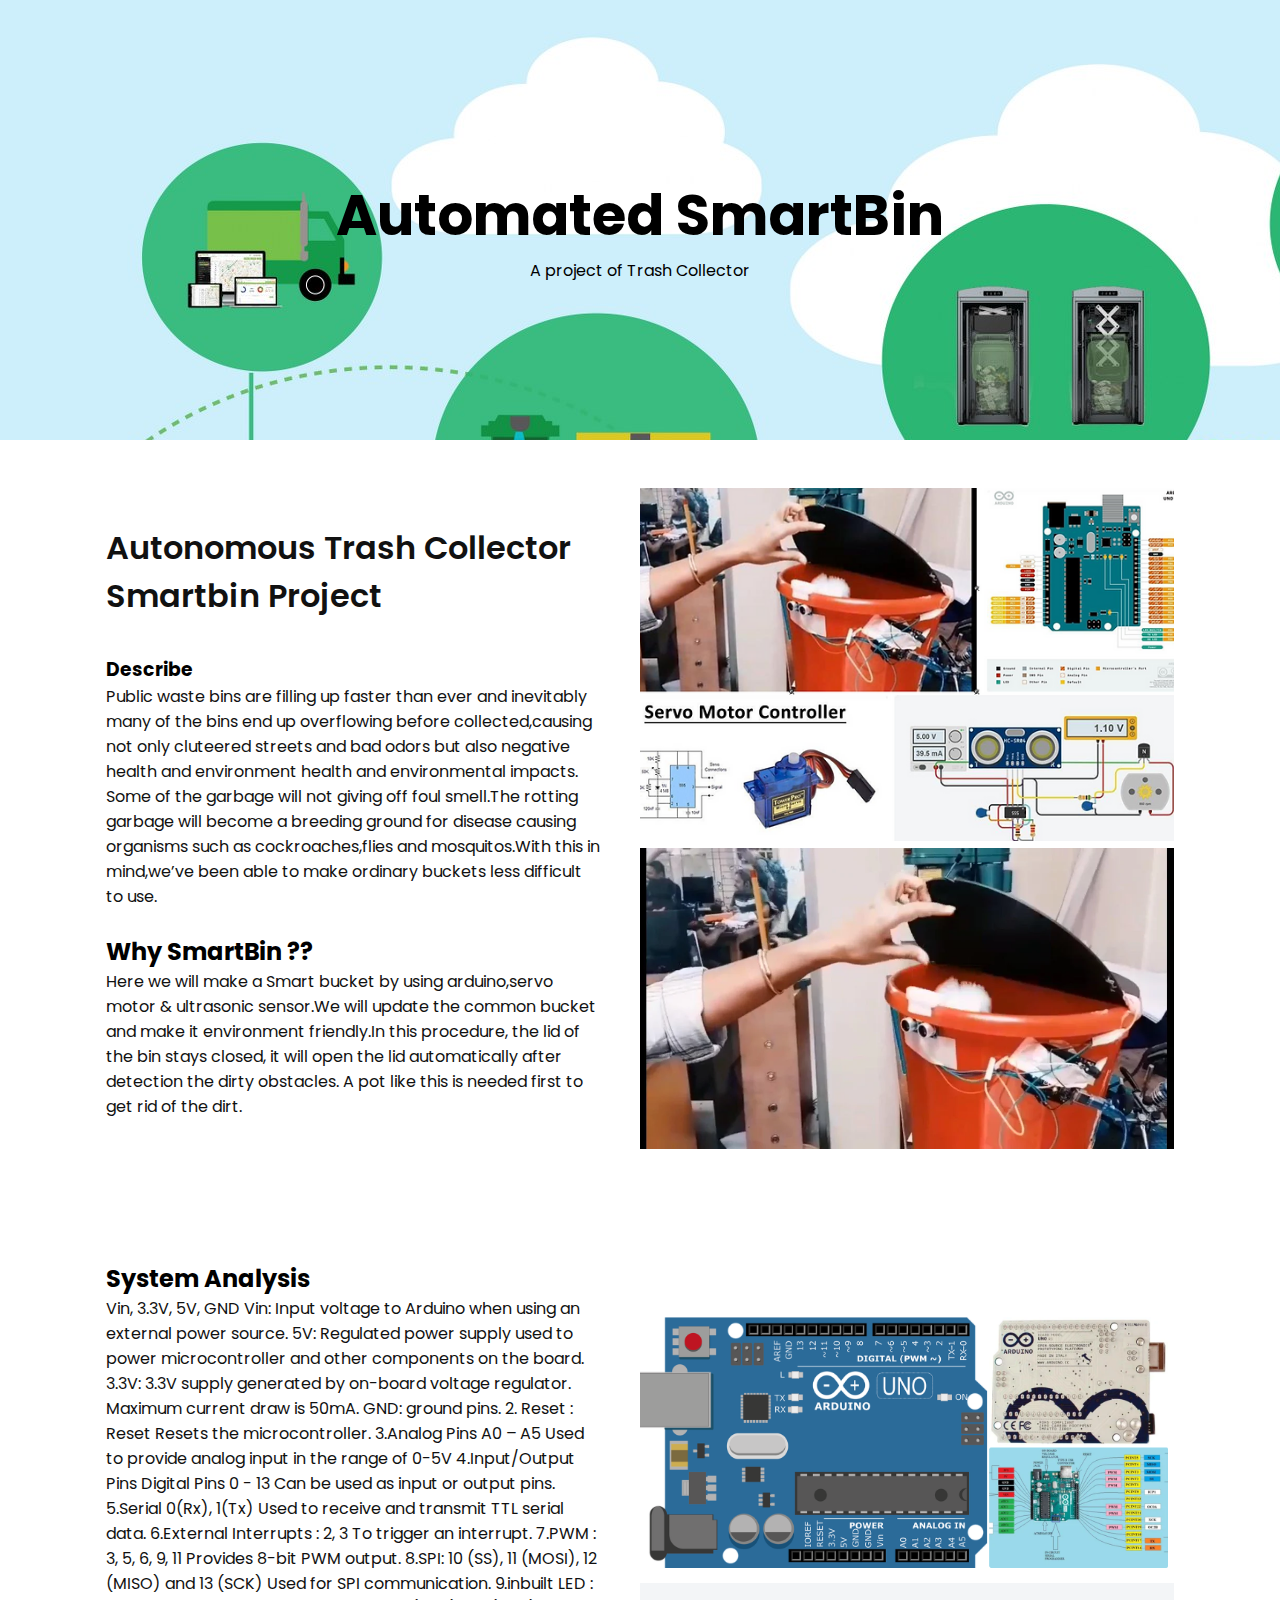
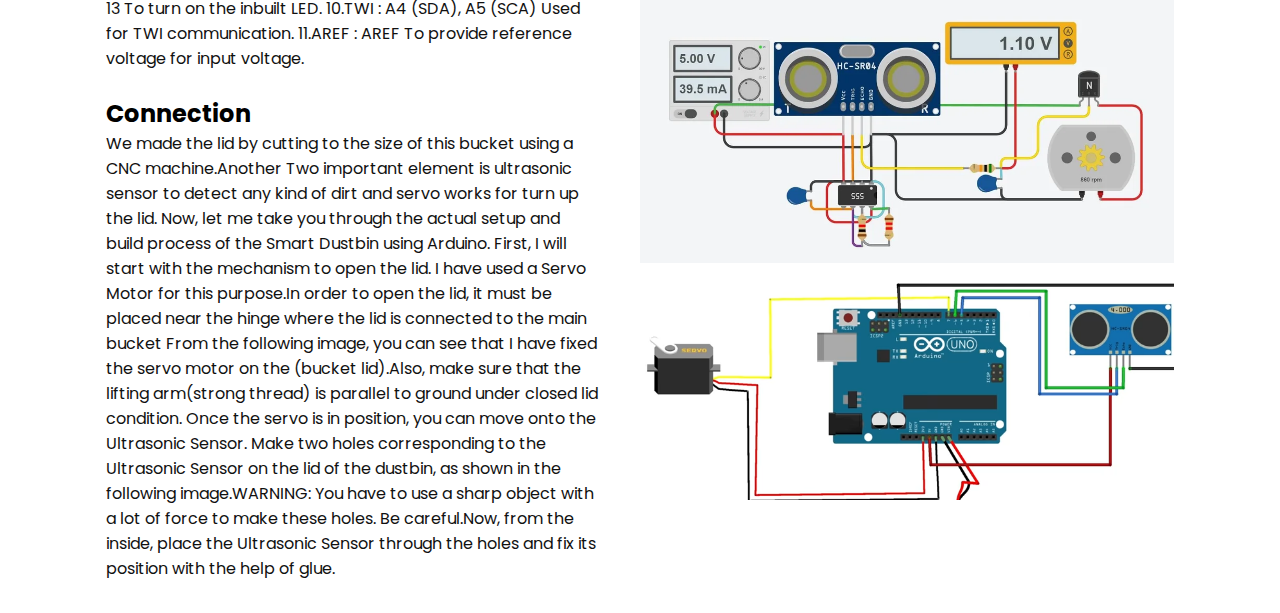
==== b1.html @ 89a415bd "chng" ====
<!DOCTYPE html>
<html lang="en">
<head>
    <meta charset="UTF-8">
    <meta http-equiv="X-UA-Compatible" content="IE=edge">
    <meta name="viewport" content="width=device-width, initial-scale=1.0">
    <title>Samiun Mahmud</title>

    <link rel="shortcut icon" href="./assets/images/logo.ico" type="image/x-icon">
    <!-- Box-icon -->
    <link href='https://unpkg.com/boxicons@2.1.4/css/boxicons.min.css' rel='stylesheet'>
    <link rel="stylesheet" href="b1.css">
</head>
<body>
   

    <section class="home" id="home">
        <div class="home-text container">
            <h2 class="home-title">Automated SmartBin</h2>
            <span class="home-subtitle">A project of Trash Collector</span>
        </div>
    </section>

    <section class="about container" id="about">
        <div class="contentBx">
            <h2 class="titleText">Autonomous Trash Collector Smartbin Project</h2>
           <br>
           <h3>Describe</h3>
            <p class="title-text">
                Public waste bins are filling up faster than ever and inevitably many of the bins end up overflowing before collected,causing not only cluteered streets and bad odors but also negative health and environment health and environmental impacts. Some of the garbage will not giving off foul smell.The rotting garbage will become a breeding ground for disease causing organisms such as cockroaches,flies and mosquitos.With this in mind,we’ve been able to make ordinary buckets less difficult to use.
            </p>

            <br>
            <h2>Why SmartBin ??</h2>

            <p class="title-text">
                Here we will make a Smart bucket by using arduino,servo motor & ultrasonic sensor.We will update the common bucket and make it environment friendly.In this procedure, the lid of the bin stays closed, it will open the lid automatically after detection the dirty obstacles. A pot like this is needed first to get rid of the dirt.
            </p>
            <!-- <a href="#" class="btn2">Read more</a> -->

        </div>
        <div class="imgBx">
            <img src="assets/images/v3.png" alt="" class="fitBg">
            <img src="assets/images/F9W7DYNKRXX4ZWQ.webp" alt="" class="fitBg">
            
        </div>

        
    </section>
    <section class="about container" id="about">
        <div class="contentBx">
            <!-- <h2 class="titleText"></h2> -->
           <br>
           <h2>System Analysis</h2>
            <p class="title-text">
                Vin, 3.3V, 5V, GND Vin: Input voltage to Arduino when using an external power source. 5V: Regulated power supply used to power microcontroller and other components on the board. 3.3V: 3.3V supply generated by on-board voltage regulator. Maximum current draw is 50mA. GND: ground pins. 2. Reset : Reset Resets the microcontroller. 3.Analog Pins A0 – A5 Used to provide analog input in the range of 0-5V 4.Input/Output Pins Digital Pins 0 - 13 Can be used as input or output pins. 5.Serial 0(Rx), 1(Tx) Used to receive and transmit TTL serial data. 6.External Interrupts : 2, 3 To trigger an interrupt. 7.PWM : 3, 5, 6, 9, 11 Provides 8-bit PWM output. 8.SPI: 10 (SS), 11 (MOSI), 12 (MISO) and 13 (SCK) Used for SPI communication. 9.inbuilt LED : 13 To turn on the inbuilt LED. 10.TWI : A4 (SDA), A5 (SCA) Used for TWI communication. 11.AREF : AREF To provide reference voltage for input voltage.<br>

            <br>
            <h2>Connection</h2>

            <p class="title-text">
                We made the lid by cutting to the size of this bucket using a CNC machine.Another Two important element is ultrasonic sensor to detect any kind of dirt and servo works for turn up the lid. Now, let me take you through the actual setup and build process of the Smart Dustbin using Arduino. First, I will start with the mechanism to open the lid. I have used a Servo Motor for this purpose.In order to open the lid, it must be placed near the hinge where the lid is connected to the main bucket From the following image, you can see that I have fixed the servo motor on the (bucket lid).Also, make sure that the lifting arm(strong thread) is parallel to ground under closed lid condition.

Once the servo is in position, you can move onto the Ultrasonic Sensor. Make two holes corresponding to the Ultrasonic Sensor on the lid of the dustbin, as shown in the following image.WARNING: You have to use a sharp object with a lot of force to make these holes. Be careful.Now, from the inside, place the Ultrasonic Sensor through the holes and fix its position with the help of glue.
            </p>
            <!-- <a href="#" class="btn2">Read more</a> -->

        </div>
        <div class="imgBx">
            <img src="assets/images/ard.png" alt="" class="fitBg">
            <img src="assets/images/FXDI3BVKRXX4ZZA.webp" alt="" class="fitBg">
            <img src="assets/images/FUY6N1VKRYXJLK0.png" alt="" class="fitBg">
            
        </div>

        
    </section>

    

    <!-- <div class="post-filter container">
        <span class="filter-item active-filter" data-filter="all">All</span>
        <span class="filter-item" data-filter="tech">Robotics</span>
        <span class="filter-item" data-filter="food">Development</span>
        <span class="filter-item" data-filter="news">Data Science</span>
    </div> -->
    
    

    

   

    <script src="https://cdnjs.cloudflare.com/ajax/libs/jquery/3.6.1/jquery.min.js" integrity="sha512-aVKKRRi/Q/YV+4mjoKBsE4x3H+BkegoM/em46NNlCqNTmUYADjBbeNefNxYV7giUp0VxICtqdrbqU7iVaeZNXA==" crossorigin="anonymous" referrerpolicy="no-referrer"></script>
    <script src="blog.js"></script>
</body>
</html>
---- b1.css ----
@import url('https://fonts.googleapis.com/css2?family=Poppins:ital,wght@0,600;0,700;1,400&display=swap');
*{
    font-family: 'Poppins', sans-serif;
    margin: 0;
    padding: 0;
    scroll-behavior: smooth;
    scroll-padding-top: 2rem;
    box-sizing: border-box;
}

/* root values */
:root{
    --container-color: #1a1e21;
    --second-color: rgba(77, 228, 255);
    --text-color: #172317;
    --bg-color: #000000;
}

::selection{
    color: var(--bg-color);
    background: var(--second-color);
}

a{
    text-decoration: none;
}

li{
    list-style: none;
}

img{
    width: 100%;
}

section{
    padding: 3rem 0 2rem;
}

.container{
    max-width: 1068px;
    margin: auto;
    width: 100%;
}

a{
    color: #fff;
}

/* Header */
header{
    position: fixed;
    top: 0;
    left: 0;
    width: 100%;
    z-index: 200;
}

header.shadow{
    background: var(--bg-color);
    box-shadow: 0 1px 4px hsl(0 4% 14% / 10%);
    transition: .5s;
}

header.shadow .logo{
    color: var(--text-color);
}

.nav{
    display: flex;
    align-items: center;
    justify-content: space-between;
    padding: 18px 0;
}

.logo{
    font-size: 1.5rem;
    font-weight: 600;
    color: var(--bg-color);
}

.logo span{
    color: var(--second-color);
}

.login{
    padding: 8px 14px;
    text-transform: uppercase;
    font-weight: 500;
    border-radius: 4px;
    background: var(--second-color);
    color: var(--bg-color);
}

.login:hover{
    background: hsl(199, 98%, 56%);
    transition: .5s;
}

.home{
    width: 100%;
    min-height: 440px;
    background: url("assets/images/smart\ bin\ pic-01_1600x907.jpg");
    display: grid;
    justify-content: center;
    align-items: center;
}

.home-text{
    color: var(--bg-color);
    text-align: center;
}

.home-title{
    font-size: 3.5rem;
}

.home-subtitle{
    font-size: 1rem;
    font-weight: 400;
}

.about{
    position: relative;
    width: 100%;
    display: flex !important;
    justify-content: center;
    align-items: center;
}

.about .contentBx{
    max-width: 50%;
    width: 50%;
    text-align: left;
    padding-right: 40px;
}

.titleText{
    font-weight: 600;
    color: #111;
    font-size: 2rem;
    margin-bottom: 10px;
}

.title-text{
    color: #111;
    font-size: 1em;
}

.about .imgBx{
    position: relative;
    min-width: 50%;
    width: 50%;
    min-height: 500px;
}

.btn2{
    position: relative;
    display: inline-block;
    margin-top: 30px;
    padding: 10px 30px;
    background: #fff;
    border: .8px solid #111;
    color: #333;
    text-decoration: none;
    transition: 0.5s;
}

.btn2:hover{
    background-color: var(--second-color);
    border: none;
    color: #fff;
}

.post-filter{
    display: flex;
    justify-content: center;
    align-items: center;
    column-gap: 1.5rem;
    margin-top: 2rem !important;
}

.filter-item{
    font-size: 0.9rem;
    font-weight: 500;
    cursor: pointer;
}

.active-filter{
    background: var(--second-color);
    color: var(--bg-color);
    padding: 4px 10px;
    border-radius: 4px;
}

.post{
    display: grid;
    grid-template-columns: repeat(auto-fit, minmax(280px, auto));
    justify-content: center;
    gap: 1.5rem;
}

.post-box{
    background: var(--bg-color);
    box-shadow: 0 4px 14px hsl(35deg 25% 15% / 10%);
    padding: 15px;
    border-radius: 0.5rem;
}

.post-img{
    width: 100%;
    height: 200px;
    object-fit: cover;
    object-position: center;
    border-radius: 0.5rem;
}

.category{
    font-size: 0.9rem;
    font-weight: 500;
    text-transform: uppercase;
    color: var(--second-color);
}

.post-title{
    font-size: 1.3rem;
    font-weight: 600;
    color: var(--text-color);
    display: -webkit-box;
    -webkit-line-clamp: 2;
    -webkit-box-orient: vertical;
    overflow: hidden;
}

.post-date{
    display: flex;
    font-size: 0.875rem;
    text-transform: uppercase;
    margin-top: 4px;
    font-weight: 400;
}

.post-description{
    font-size: 0.9rem;
    line-height: 1.5rem;
    margin: 5px 0 10px;
    display: -webkit-box;
    -webkit-line-clamp: 2;
    -webkit-box-orient: vertical;
    overflow: hidden;
}

.profile{
    display: flex;
    align-items: center;
    gap: 10px;
}

.profile-img{
    width: 35px;
    height: 35px;
    border-radius: 50%;
    object-fit: cover;
    object-position: center;
    border: 2px solid var(--second-color);
}

.profile-name{
    font-size: .8rem;
    font-weight: 500;
}

footer{
    position: relative;
    width: 100%;
    height: auto;
    padding: 50px 100px;
    margin-top: 3rem;
    background: #111;
    display: flex;
    font-family: sans-serif;
    justify-content: space-between;
}

.footer-container{
    display: flex;
    justify-content: space-between;
    flex-wrap: wrap;
    flex-direction: row;
}

.footer-container .sec{
    margin-right: 30px;
}

.footer-container .sec.aboutus{
    width: 40%;
}

.footer-container h2{
    position: relative;
    color: #fff;
    margin-bottom: 15px;
}

.footer-container h2::before{
    content: '';
    position: absolute;
    bottom: -5px;
    left: 0;
    width: 50px;
    height: 2px;
    background: rgb(77, 228, 255);
}

footer p{
    color: #fff;
}

.sci{
    margin: 20px;
    display: flex;
}

.sci li{
    list-style: none;
}

.sci li a{
    display: inline-block;
    width: 40px;
    height: 40px;
    background: #222;
    display: flex;
    justify-content: center;
    align-items: center;
    margin-right: 10px;
    text-decoration: none;
    border-radius: 4px;
    transition: .5s;
}

.sci li a:hover{
    background: rgb(77, 228, 255);
}

.sci i a .bx{
    color: #fff;
    font-size: 20px;
}

.quicklinks{
    position: relative;
    width: 25%;
}

.quicklinks ul li{
    list-style: none;
}

.quicklinks ul li a{
    color: #999;
    text-decoration: none;
    margin-bottom: 10px;
    display: inline-block;
    transition: .3s;
}

.quicklinks ul li a:hover{
    color: #fff;
}

.footer-container .contactBx{
    width: calc(35% - 60px);
    margin-right: 0 !important;
}

.contactBx .info{
    position: relative;
}

.contactBx .info li{
    display: flex !important;
    margin-bottom: 16px;
}

.contactBx .info li span:nth-child(1){
    color: #fff;
    font-size: 20px;
    margin-right: 10px;
}

.contactBx .info li span{
    color: #999;
}

.contactBx .info li a{
    color: #999;
    text-decoration: none;
    transition: .5s;
}

.contactBx .info li a:hover{
    color: #fff;
}

@media (max-width: 1060px){
    .container{
        margin: 0 auto;
        width: 95%;
    }

    .home-text{
        width: 100%
    }
}

@media (max-width: 768px){
    .nav{
        padding: 10px 0;
    }

    section{
        padding: 2rem 0 !important;
    }

    .header-content{
        margin-top: 3rem !important;
    }

    .home{
        min-height: 380px;
    }

    .home-title{
        font-size: 3rem;
    }

    .header-title{
        font-size: 2rem;
    }

    .header-img{
        height: 370px;
    }

    .about{
        flex-direction: column;
    }

    .about .contentBx{
        min-width: 100%;
        width: 100%;
        text-align: center;
        padding-right: 0px;
    }

    .about .contentBx,
    .about .imgBx{
        min-width: 100%;
        width: 100%;
        padding-right: 0px;
        text-align: center;
    }

    .about .imgBx{
        min-height: 250px;
    }

    .btn2{
        margin-bottom: 30px;
    }

    .post-header{
        height: 435px;
    }

    .post-header{
        margin-top: 9rem !important;
    }
}

@media (max-width: 570px){
    .post-header{
        height: 390px;
    }

    .header-title{
        width: 100%;
    }

    .header-img{
        height: 340px;
    }
}

@media (max-width: 396px){
    .home-title{
        font-size: 2rem;
    }

    .home-subtitle{
        font-size: 0.9rem;
    }

    .home{
        min-height: 300px;
    }

    .post-box{
        padding: 10px;
    }

    .header-title{
        font-size: 1.4rem;
    }

    .header-img{
        height: 240px;
    }

    .post-header{
        height: 335px;
    }

    .header-img{
        height: 340px;
    }
}

/* Footer Media Query */
@media (max-width: 991px){
    footer{
        padding: 40px;
        font-size: 20px;
    }

    footer .footer-container{
        flex-direction: column;
    }

    footer .footer-container .sec{
        margin-right: 0;
        margin-bottom: 40px;
    }

    footer .footer-container .sec.aboutus{
        width: 100% !important;
    }

    footer .footer-container .quicklinks{
        width: 100%;
    }

    footer .footer-container .contactBx{
        width: 100%;
    }
}
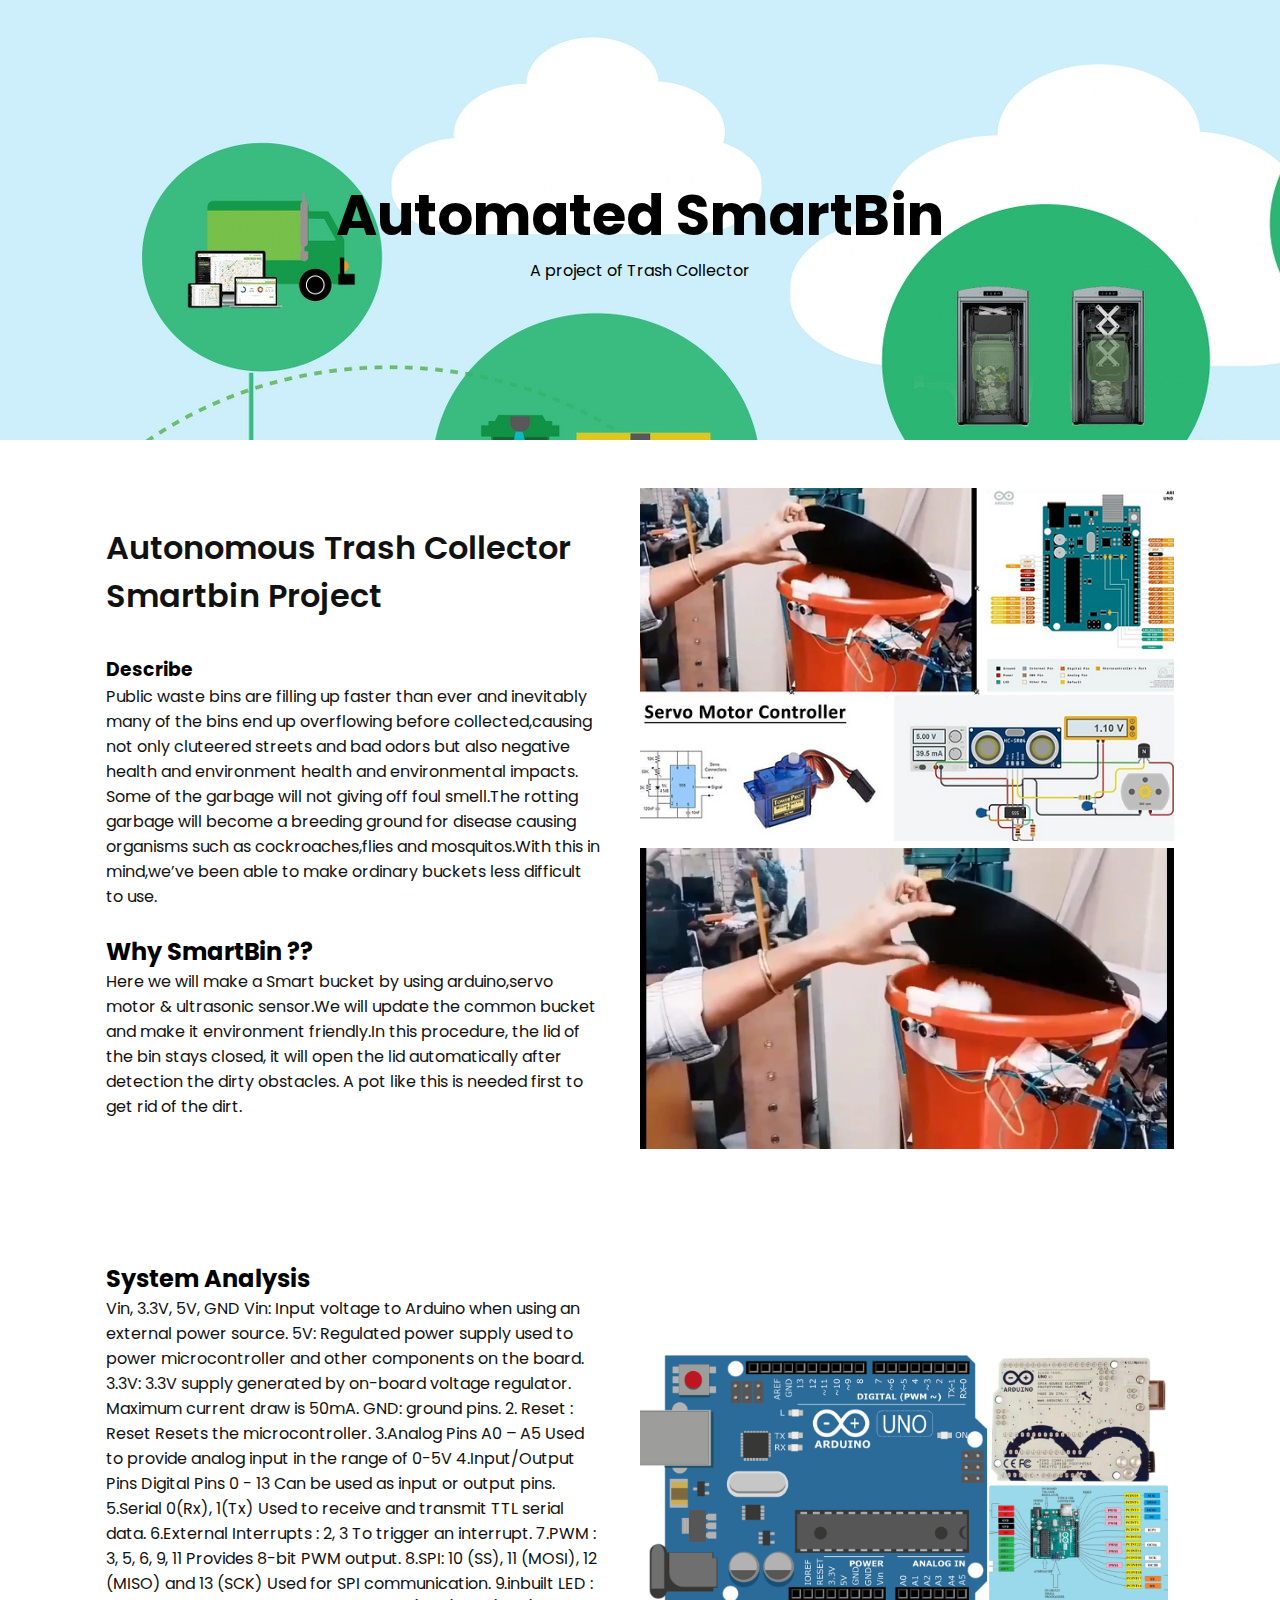
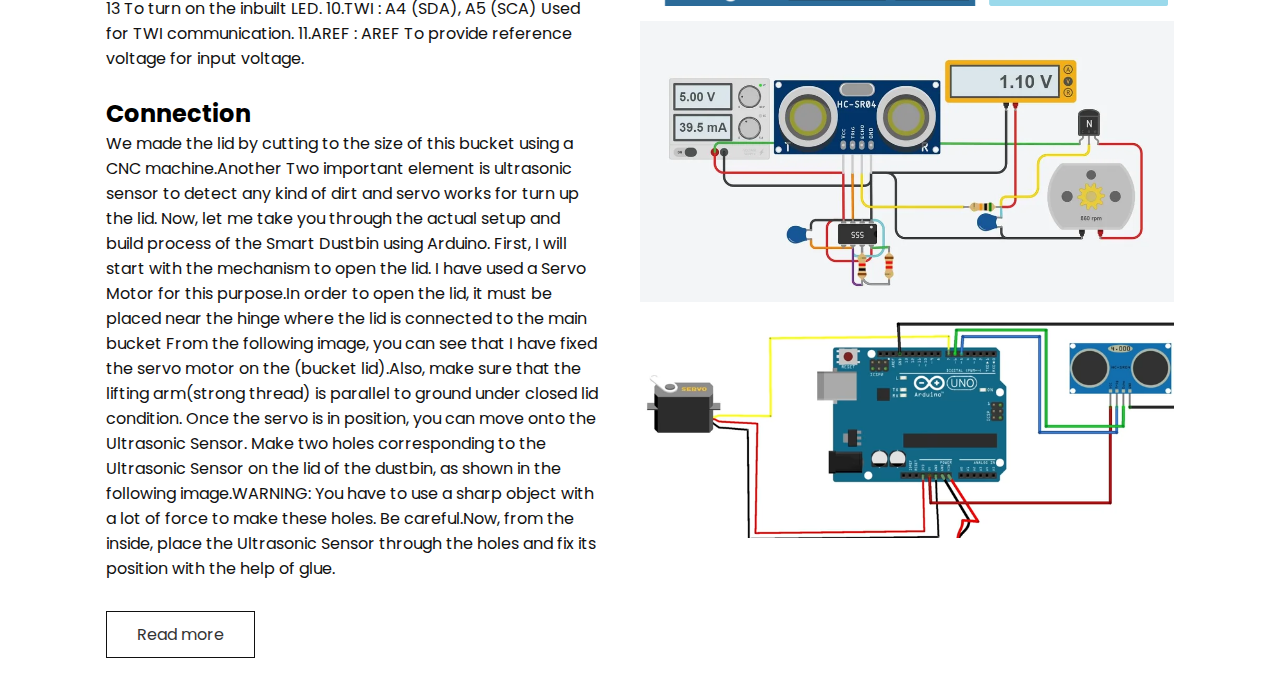
==== commit 0b03ba1c: "change" ====
--- a/b1.html
+++ b/b1.html
@@ -12,7 +12,7 @@
     <link rel="stylesheet" href="b1.css">
 </head>
 <body>
-   
+
 
     <section class="home" id="home">
         <div class="home-text container">
@@ -42,10 +42,10 @@
         <div class="imgBx">
             <img src="assets/images/v3.png" alt="" class="fitBg">
             <img src="assets/images/F9W7DYNKRXX4ZWQ.webp" alt="" class="fitBg">
-            
+
         </div>
 
-        
+
     </section>
     <section class="about container" id="about">
         <div class="contentBx">
@@ -63,20 +63,20 @@
 
 Once the servo is in position, you can move onto the Ultrasonic Sensor. Make two holes corresponding to the Ultrasonic Sensor on the lid of the dustbin, as shown in the following image.WARNING: You have to use a sharp object with a lot of force to make these holes. Be careful.Now, from the inside, place the Ultrasonic Sensor through the holes and fix its position with the help of glue.
             </p>
-            <!-- <a href="#" class="btn2">Read more</a> -->
+            <a href="https://www.researchgate.net/publication/353751392_ROBO_WASTE_COLLECTOR_Smart_Bin?channel=doi&linkId=610e27ae169a1a0103e588cb&showFulltext=true" class="btn2">Read more</a>
 
         </div>
         <div class="imgBx">
             <img src="assets/images/ard.png" alt="" class="fitBg">
             <img src="assets/images/FXDI3BVKRXX4ZZA.webp" alt="" class="fitBg">
             <img src="assets/images/FUY6N1VKRYXJLK0.png" alt="" class="fitBg">
-            
+
         </div>
 
-        
+
     </section>
 
-    
+
 
     <!-- <div class="post-filter container">
         <span class="filter-item active-filter" data-filter="all">All</span>
@@ -84,14 +84,14 @@
         <span class="filter-item" data-filter="food">Development</span>
         <span class="filter-item" data-filter="news">Data Science</span>
     </div> -->
-    
-    
 
-    
 
-   
+
+
+
+
 
     <script src="https://cdnjs.cloudflare.com/ajax/libs/jquery/3.6.1/jquery.min.js" integrity="sha512-aVKKRRi/Q/YV+4mjoKBsE4x3H+BkegoM/em46NNlCqNTmUYADjBbeNefNxYV7giUp0VxICtqdrbqU7iVaeZNXA==" crossorigin="anonymous" referrerpolicy="no-referrer"></script>
     <script src="blog.js"></script>
 </body>
-</html>+</html>
